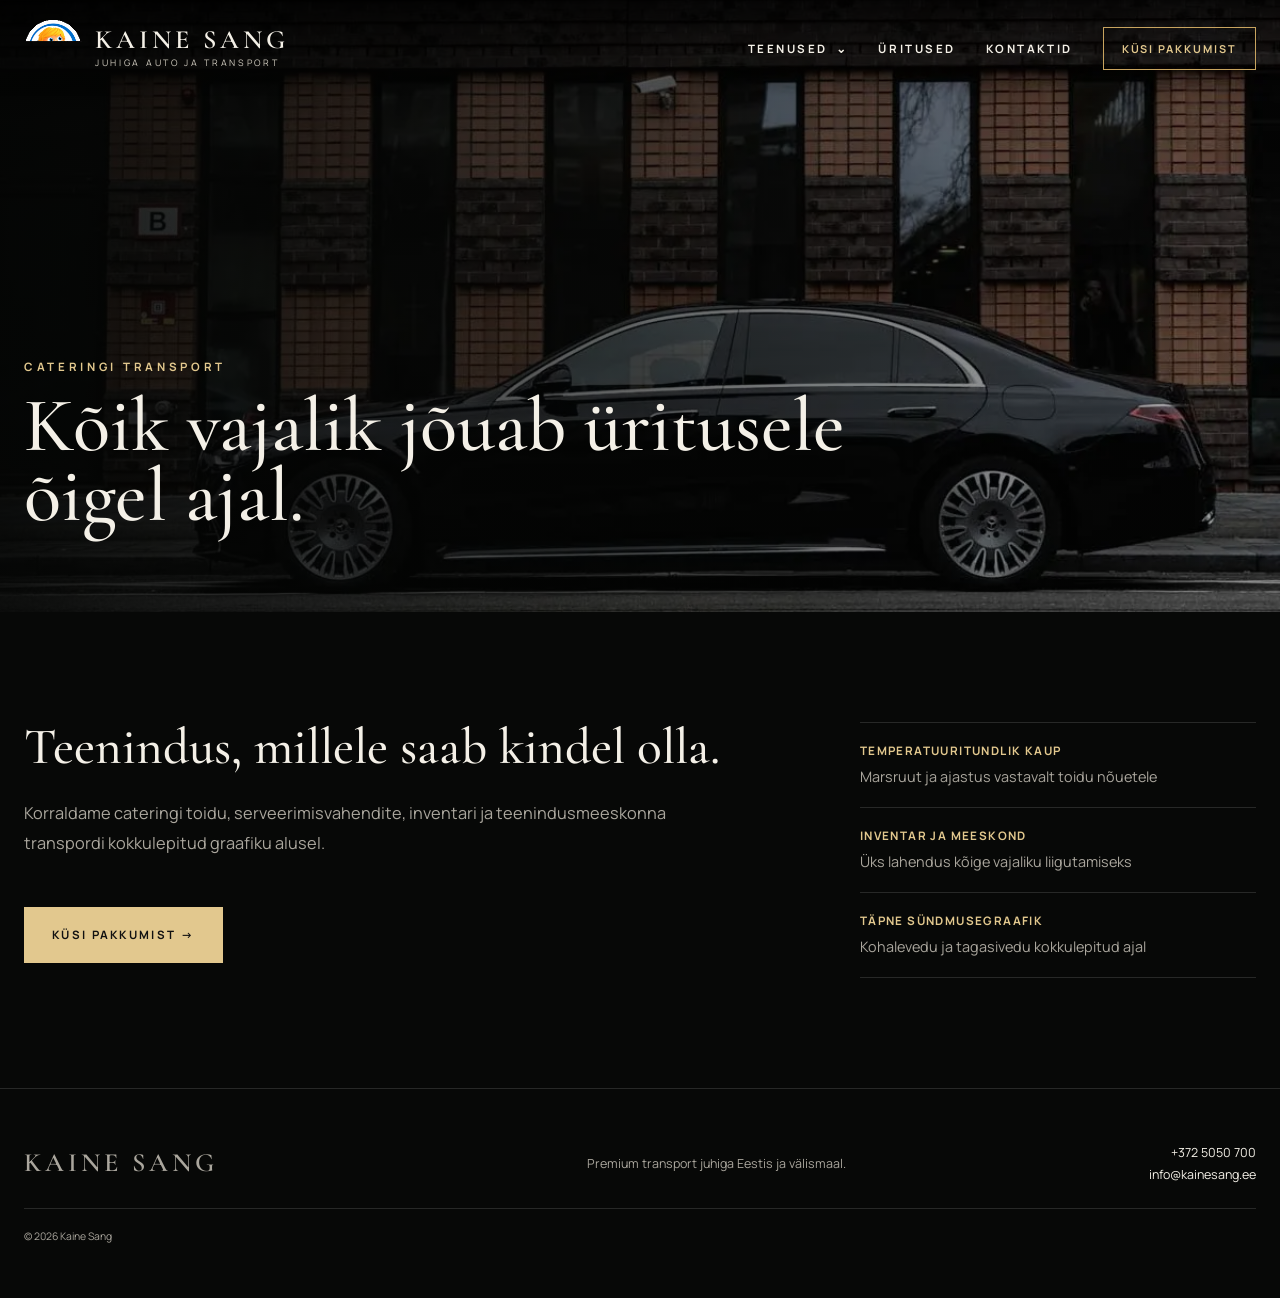
==== cateringi-transport.html @ eed60150 "Add catering and custom transport services" ====
<!doctype html>
<html lang="et">
  <head>
    <meta charset="utf-8" />
    <meta
      name="viewport"
      content="width=device-width,initial-scale=1,viewport-fit=cover"
    />
    <title>Cateringi transport | Kaine Sang</title>
    <meta
      name="description"
      content="Kõik vajalik jõuab üritusele õigel ajal."
    />
    <link rel="stylesheet" href="styles.css" />
  </head>
  <body>
    <header class="site-header" data-header>
      <a class="brand" href="index.html"
        ><img
          src="assets/kaine-sang-logo.png"
          alt=""
          width="58"
          height="58"
        /><span
          ><b>Kaine Sang</b><small>Juhiga auto ja transport</small></span
        ></a
      ><button
        class="nav-toggle"
        aria-expanded="false"
        aria-controls="primary-nav"
        data-nav-toggle
      >
        <i></i><i></i><i></i><span class="sr-only">Ava menüü</span>
      </button>
      <nav id="primary-nav" class="primary-nav" data-nav>
        <div class="has-dropdown">
          <button class="nav-link dropdown-button" data-dropdown-button>
            Teenused <span>⌄</span>
          </button>
          <div class="dropdown-menu">
            <a href="lennujaama-transfeer.html">Lennujaama transfeer</a
            ><a href="juhiga-auto-rent.html">Juhiga auto rent</a
            ><a href="pulmaauto-rent.html">Pulmaauto rent</a
            ><a href="urituste-transport.html">Ürituste transport</a
            ><a href="julgestatud-transport.html">Julgestatud transport</a
            ><a href="cateringi-transport.html">Cateringi transport</a
            ><a href="sadamatransfeer.html">Sadamatransfeer</a
            ><a href="linnadevaheline-transport.html"
              >Linnadevaheline transport</a
            ><a href="tunnipohine-transport.html">Tunnipõhine transport</a
            ><a href="vip-ostusoit.html">VIP-ostusõidud</a
            ><a href="kullertransport.html">Väikesaadetiste transport</a>
          </div>
        </div>
        <a class="nav-link" href="uritused.html">Üritused</a
        ><a class="nav-link" href="kontaktid.html">Kontaktid</a
        ><a class="nav-cta" href="index.html#paring">Küsi pakkumist</a>
      </nav>
    </header>
    <main>
      <section class="page-hero">
        <div>
          <p class="eyebrow">Cateringi transport</p>
          <h1>Kõik vajalik jõuab üritusele õigel ajal.</h1>
        </div>
      </section>
      <section class="content-band">
        <div class="content-copy">
          <h2>Teenindus, millele saab kindel olla.</h2>
          <p>
            Korraldame cateringi toidu, serveerimisvahendite, inventari ja
            teenindusmeeskonna transpordi kokkulepitud graafiku alusel.
          </p>
          <a class="button button-gold page-cta" href="index.html#paring"
            >Küsi pakkumist →</a
          >
        </div>
        <div class="feature-list">
          <div>
            <strong>Temperatuuritundlik kaup</strong
            ><span>Marsruut ja ajastus vastavalt toidu nõuetele</span>
          </div>
          <div>
            <strong>Inventar ja meeskond</strong
            ><span>Üks lahendus kõige vajaliku liigutamiseks</span>
          </div>
          <div>
            <strong>Täpne sündmusegraafik</strong
            ><span>Kohalevedu ja tagasivedu kokkulepitud ajal</span>
          </div>
        </div>
      </section>
    </main>
    <footer class="site-footer">
      <a class="footer-brand" href="index.html">Kaine Sang</a>
      <p>Premium transport juhiga Eestis ja välismaal.</p>
      <div>
        <a href="tel:+3725050700">+372 5050 700</a
        ><a href="mailto:info@kainesang.ee">info@kainesang.ee</a>
      </div>
      <small>© <span data-year></span> Kaine Sang</small>
    </footer>
    <script src="script.js"></script>
  </body>
</html>
---- styles.css ----
@import url("https://fonts.googleapis.com/css2?family=Cormorant+Garamond:wght@500;600&family=Manrope:wght@400;500;600;700&display=swap");
:root {
  --black: #070807;
  --surface: #0e100f;
  --ivory: #f4f0e7;
  --muted: #aaa69d;
  --gold: #c8a45f;
  --gold2: #e2c88e;
  --line: #ffffff21;
  --max: 1440px;
  font-family: Manrope, Arial, sans-serif;
  color-scheme: dark;
}
* {
  box-sizing: border-box;
}
html {
  scroll-behavior: smooth;
}
body {
  margin: 0;
  min-width: 320px;
  background: var(--black);
  color: var(--ivory);
}
a {
  color: inherit;
  text-decoration: none;
}
button,
input,
select,
textarea {
  font: inherit;
}
.sr-only {
  position: absolute;
  width: 1px;
  height: 1px;
  overflow: hidden;
  clip: rect(0, 0, 0, 0);
}
.site-header {
  position: fixed;
  inset: 0 0 auto;
  z-index: 50;
  height: 96px;
  display: flex;
  align-items: center;
  justify-content: space-between;
  padding: 0 max(24px, calc((100vw - var(--max)) / 2));
  background: linear-gradient(#000c, transparent);
  transition: 0.25s;
}
.site-header.is-scrolled {
  height: 78px;
  background: #070807f5;
  border-bottom: 1px solid var(--line);
  backdrop-filter: blur(12px);
}
.brand {
  display: flex;
  align-items: center;
  gap: 13px;
}
.brand img {
  width: 58px;
  height: 58px;
  object-fit: contain;
}
.brand > span {
  display: grid;
  gap: 3px;
}
.brand b,
.footer-brand {
  font:
    600 1.65rem/1 "Cormorant Garamond",
    serif;
  letter-spacing: 0.15em;
  text-transform: uppercase;
}
.brand small {
  font-size: 0.56rem;
  letter-spacing: 0.3em;
  text-transform: uppercase;
  color: #d1ccc0;
  white-space: nowrap;
}
.primary-nav {
  display: flex;
  align-items: center;
  gap: 30px;
}
.nav-link,
.dropdown-button {
  display: flex;
  align-items: center;
  gap: 8px;
  height: 48px;
  padding: 0;
  border: 0;
  background: none;
  color: var(--ivory);
  font-size: 0.72rem;
  font-weight: 700;
  letter-spacing: 0.22em;
  text-transform: uppercase;
  cursor: pointer;
}
.nav-link:hover,
.dropdown-button:hover {
  color: var(--gold2);
}
.has-dropdown {
  position: relative;
}
.dropdown-menu {
  position: absolute;
  top: 48px;
  left: 50%;
  width: 280px;
  display: grid;
  background: #0c0e0dfc;
  border: 1px solid var(--line);
  box-shadow: 0 24px 70px #0008;
  opacity: 0;
  visibility: hidden;
  transform: translate(-50%, -8px);
  transition: 0.2s;
  max-height: calc(100vh - 120px);
  overflow-y: auto;
}
.has-dropdown:hover .dropdown-menu,
.has-dropdown:focus-within .dropdown-menu,
.has-dropdown.is-open .dropdown-menu {
  opacity: 1;
  visibility: visible;
  transform: translate(-50%, 0);
}
.dropdown-menu a {
  padding: 17px 20px;
  border-bottom: 1px solid var(--line);
  font-size: 0.83rem;
  color: #d8d4cc;
}
.dropdown-menu a:hover {
  color: var(--gold2);
  background: #c8a45f14;
}
.nav-cta {
  padding: 13px 18px;
  border: 1px solid var(--gold);
  color: var(--gold2);
  font-size: 0.68rem;
  font-weight: 700;
  letter-spacing: 0.18em;
  text-transform: uppercase;
}
.nav-toggle {
  display: none;
  width: 46px;
  height: 46px;
  padding: 11px;
  border: 1px solid var(--line);
  background: #0005;
}
.nav-toggle i {
  display: block;
  height: 1px;
  margin: 5px 0;
  background: var(--ivory);
}
.hero {
  min-height: 100svh;
  display: flex;
  align-items: flex-end;
  padding: 150px max(24px, calc((100vw - var(--max)) / 2)) 11vh;
  background:
    linear-gradient(90deg, #030403e8 0%, #0304038c 47%, #0304031f 80%),
    linear-gradient(0deg, #070807aa, transparent 40%),
    url("assets/hero-maybach.webp") center/cover no-repeat;
}
.hero-copy {
  max-width: 780px;
}
.eyebrow {
  margin: 0 0 17px;
  color: var(--gold2);
  font-size: 0.72rem;
  font-weight: 700;
  letter-spacing: 0.32em;
  text-transform: uppercase;
}
.hero h1,
.page-hero h1,
h2 {
  font-family: "Cormorant Garamond", serif;
  font-weight: 500;
}
.hero h1 {
  margin: 0;
  font-size: clamp(3.4rem, 7vw, 7rem);
  line-height: 0.82;
  letter-spacing: -0.035em;
}
.hero h1 em {
  color: var(--gold2);
  font-weight: 500;
}
.lead {
  max-width: 590px;
  margin: 28px 0;
  color: #d4d0c8;
  font-size: clamp(1rem, 1.4vw, 1.2rem);
  line-height: 1.75;
}
.hero-actions {
  display: flex;
  align-items: center;
  gap: 30px;
  margin-top: 32px;
}
.button {
  display: inline-flex;
  align-items: center;
  justify-content: center;
  gap: 14px;
  min-height: 56px;
  padding: 0 28px;
  border: 0;
  font-size: 0.72rem;
  font-weight: 700;
  letter-spacing: 0.2em;
  text-transform: uppercase;
  cursor: pointer;
}
.button-gold {
  color: #111;
  background: var(--gold2);
}
.button-gold:hover {
  background: #f0d9a5;
}
.text-link {
  padding: 13px 0;
  border-bottom: 1px solid var(--line);
  font-size: 0.75rem;
  font-weight: 600;
  letter-spacing: 0.12em;
  text-transform: uppercase;
}
.trust-row {
  display: flex;
  gap: 30px;
  margin-top: 50px;
  color: #c3beb5;
  font-size: 0.72rem;
}
.trust-row span:before {
  content: "◆";
  margin-right: 10px;
  color: var(--gold);
  font-size: 0.48rem;
}
.services-section,
.content-band {
  max-width: var(--max);
  margin: auto;
  padding: 110px 24px;
}
.section-heading {
  display: grid;
  grid-template-columns: 1.2fr 0.8fr;
  align-items: end;
  gap: 70px;
  margin-bottom: 55px;
}
.section-heading h2,
.quote-intro h2 {
  margin: 0;
  font-size: clamp(2.8rem, 5vw, 5rem);
  line-height: 1;
}
.section-heading > p,
.quote-intro > p {
  margin: 0;
  color: var(--muted);
  line-height: 1.8;
}
.services-grid {
  display: grid;
  grid-template-columns: repeat(6, 1fr);
  border-top: 1px solid var(--line);
  border-left: 1px solid var(--line);
}
.service-card {
  grid-column: span 2;
  min-height: 300px;
  display: flex;
  flex-direction: column;
  padding: 32px;
  border-right: 1px solid var(--line);
  border-bottom: 1px solid var(--line);
  transition: 0.25s;
}
.service-card:nth-child(n + 4) {
  grid-column: span 3;
}
.service-card:hover {
  background: #131513;
  transform: translateY(-4px);
}
.service-card > span {
  color: var(--gold);
  font:
    500 1.2rem "Cormorant Garamond",
    serif;
}
.service-card h3 {
  max-width: 260px;
  margin: 52px 0 16px;
  font:
    500 2rem/1.05 "Cormorant Garamond",
    serif;
}
.service-card p {
  margin: 0;
  color: var(--muted);
  font-size: 0.9rem;
  line-height: 1.7;
}
.service-card b {
  margin-top: auto;
  padding-top: 25px;
  color: var(--gold2);
  font-size: 0.66rem;
  letter-spacing: 0.16em;
  text-transform: uppercase;
}
.quote-section {
  display: grid;
  grid-template-columns: 0.85fr 1.15fr;
  gap: clamp(50px, 9vw, 130px);
  padding: 110px max(24px, calc((100vw - var(--max)) / 2));
  background: var(--surface);
}
.fleet-section {
  max-width: var(--max);
  margin: auto;
  padding: 110px 24px;
}
.fleet-heading {
  display: grid;
  grid-template-columns: 1.2fr 0.8fr;
  align-items: end;
  gap: 70px;
}
.fleet-heading h2 {
  margin: 0;
  font-size: clamp(2.8rem, 5vw, 5rem);
  line-height: 1;
}
.fleet-heading > p {
  margin: 0;
  color: var(--muted);
  line-height: 1.8;
}
.fleet-filters {
  display: flex;
  flex-wrap: wrap;
  gap: 8px;
  margin: 45px 0 30px;
  padding: 8px;
  background: #111513;
  border: 1px solid var(--line);
}
.fleet-filters button {
  min-height: 44px;
  padding: 0 20px;
  border: 0;
  background: transparent;
  color: var(--muted);
  font-size: 0.68rem;
  font-weight: 700;
  letter-spacing: 0.12em;
  text-transform: uppercase;
  cursor: pointer;
}
.fleet-filters button.is-active,
.fleet-filters button:hover {
  background: #27302d;
  color: var(--gold2);
}
.fleet-grid {
  display: grid;
  grid-template-columns: 1fr 1fr;
  gap: 22px;
}
.fleet-card {
  display: grid;
  grid-template-columns: minmax(210px, 0.9fr) 1.1fr;
  overflow: hidden;
  background: linear-gradient(115deg, #303533, #131615 68%);
  border: 1px solid var(--line);
}
.fleet-card[hidden] {
  display: none;
}
.fleet-card img {
  width: 100%;
  height: 100%;
  min-height: 330px;
  object-fit: cover;
}
.fleet-card-body {
  display: flex;
  flex-direction: column;
  padding: 30px;
}
.fleet-tag {
  color: var(--gold2);
  font-size: 0.62rem;
  font-weight: 700;
  letter-spacing: 0.2em;
  text-transform: uppercase;
}
.fleet-card h3 {
  margin: 26px 0 10px;
  font:
    500 2rem/1.05 "Cormorant Garamond",
    serif;
}
.fleet-card p {
  margin: 0;
  color: var(--muted);
  font-size: 0.85rem;
  line-height: 1.65;
}
.fleet-price {
  display: flex;
  align-items: baseline;
  gap: 7px;
  margin: 24px 0;
}
.fleet-price strong {
  font:
    500 1.55rem "Cormorant Garamond",
    serif;
  color: var(--gold2);
}
.fleet-price small {
  color: var(--muted);
}
.fleet-card-body > a {
  margin-top: auto;
  padding-top: 18px;
  border-top: 1px solid var(--line);
  color: var(--gold2);
  font-size: 0.68rem;
  font-weight: 700;
  letter-spacing: 0.14em;
  text-transform: uppercase;
}
.fleet-note {
  margin: 22px 0 0;
  color: #7e817d;
  font-size: 0.72rem;
}
.quote-intro {
  max-width: 480px;
}
.quote-intro > p {
  margin-top: 25px;
}
.direct-contact {
  display: grid;
  gap: 10px;
  margin-top: 35px;
  color: var(--gold2);
  font:
    1.35rem "Cormorant Garamond",
    serif;
}
.quote-form {
  display: grid;
  gap: 20px;
}
.field-grid {
  display: grid;
  grid-template-columns: 1fr 1fr;
  gap: 20px;
}
.quote-form label {
  display: grid;
  gap: 8px;
}
.quote-form label span {
  color: #bfbab1;
  font-size: 0.66rem;
  font-weight: 700;
  letter-spacing: 0.15em;
  text-transform: uppercase;
}
.quote-form input,
.quote-form select,
.quote-form textarea {
  width: 100%;
  min-height: 54px;
  padding: 14px 0;
  color: var(--ivory);
  background: transparent;
  border: 0;
  border-bottom: 1px solid #555;
  outline: 0;
  border-radius: 0;
}
.quote-form input:focus,
.quote-form select:focus,
.quote-form textarea:focus {
  border-color: var(--gold);
}
.quote-form select {
  color: var(--ivory);
  background-color: var(--surface);
  cursor: pointer;
}
.quote-form select option {
  color: #151713;
  background: #f4f0e7;
}
.quote-form select option:checked {
  color: #111;
  background: #e2c88e;
}
.quote-form .button {
  justify-self: start;
  margin-top: 10px;
}
.other-service-field[hidden] {
  display: none;
}
.other-service-field {
  padding: 18px 20px;
  background: #171a18;
  border-left: 2px solid var(--gold);
}
.page-hero {
  min-height: 68svh;
  display: flex;
  align-items: flex-end;
  padding: 160px max(24px, calc((100vw - var(--max)) / 2)) 80px;
  background:
    linear-gradient(90deg, #040504e8, #0405044d),
    url("assets/hero-maybach.webp") center/cover;
}
.page-hero > div {
  max-width: 900px;
}
.page-hero h1 {
  margin: 0;
  font-size: clamp(3rem, 6vw, 6rem);
  line-height: 0.92;
}
.content-band {
  display: grid;
  grid-template-columns: 1fr 0.55fr;
  gap: clamp(50px, 9vw, 130px);
}
.content-copy {
  color: var(--muted);
  font-size: 1.02rem;
  line-height: 1.85;
}
.content-copy h2 {
  margin: 0 0 25px;
  color: var(--ivory);
  font-size: clamp(2.3rem, 4vw, 4rem);
  line-height: 1;
}
.feature-list {
  display: grid;
  align-content: start;
  border-top: 1px solid var(--line);
}
.feature-list div,
.feature-list a {
  padding: 20px 0;
  border-bottom: 1px solid var(--line);
}
.feature-list strong {
  display: block;
  margin-bottom: 6px;
  color: var(--gold2);
  font-size: 0.73rem;
  letter-spacing: 0.12em;
  text-transform: uppercase;
}
.feature-list span {
  color: var(--muted);
  font-size: 0.9rem;
}
.page-cta {
  margin-top: 32px;
}
.site-footer {
  max-width: var(--max);
  margin: auto;
  display: grid;
  grid-template-columns: 1fr 1fr auto;
  gap: 25px;
  align-items: center;
  padding: 55px 24px;
  border-top: 1px solid var(--line);
  color: var(--muted);
  font-size: 0.78rem;
}
.site-footer p {
  margin: 0;
}
.site-footer > div {
  display: grid;
  gap: 5px;
  text-align: right;
  color: var(--ivory);
}
.site-footer small {
  grid-column: 1/-1;
  padding-top: 20px;
  border-top: 1px solid var(--line);
}
@media (max-width: 900px) {
  .site-header {
    height: 78px;
    padding: 0 18px;
    background: #070807f5;
  }
  .brand img {
    width: 48px;
    height: 48px;
  }
  .brand b {
    font-size: 1.25rem;
  }
  .brand small {
    font-size: 0.47rem;
  }
  .nav-toggle {
    display: block;
  }
  .primary-nav {
    position: fixed;
    inset: 78px 0 auto;
    display: none;
    max-height: calc(100svh - 78px);
    overflow: auto;
    padding: 12px 18px 25px;
    background: #070807fc;
    border-bottom: 1px solid var(--line);
  }
  .primary-nav.is-open {
    display: grid;
  }
  .nav-link,
  .dropdown-button {
    width: 100%;
    justify-content: space-between;
    height: 52px;
    border-bottom: 1px solid var(--line);
  }
  .nav-cta {
    margin-top: 14px;
    text-align: center;
  }
  .dropdown-menu {
    position: static;
    width: 100%;
    display: none;
    opacity: 1;
    visibility: visible;
    transform: none;
    border: 0;
    box-shadow: none;
  }
  .has-dropdown.is-open .dropdown-menu {
    display: grid;
    transform: none;
  }
  .dropdown-menu a {
    padding: 15px 12px;
  }
  .hero {
    padding: 130px 22px 55px;
    background-position: 62% center;
  }
  .section-heading,
  .fleet-heading,
  .quote-section,
  .content-band {
    grid-template-columns: 1fr;
    gap: 38px;
  }
  .services-grid {
    grid-template-columns: 1fr 1fr;
  }
  .fleet-grid {
    grid-template-columns: 1fr;
  }
  .service-card,
  .service-card:nth-child(n + 4) {
    grid-column: span 1;
  }
  .site-footer {
    grid-template-columns: 1fr 1fr;
  }
  .site-footer > div {
    text-align: left;
  }
  .site-footer small {
    grid-column: 1/-1;
  }
}
@media (max-width: 600px) {
  .brand img {
    width: 42px;
    height: 42px;
  }
  .brand b {
    font-size: 1.08rem;
  }
  .brand small {
    font-size: 0.43rem;
    letter-spacing: 0.2em;
  }
  .hero {
    padding: 112px 18px 38px;
    background-position: 64% center;
  }
  .hero h1 {
    font-size: clamp(3rem, 15vw, 4.6rem);
  }
  .lead {
    max-width: 94%;
    margin: 20px 0;
    font-size: 0.93rem;
    line-height: 1.6;
  }
  .hero-actions {
    align-items: flex-start;
    flex-direction: column;
    gap: 10px;
    margin-top: 24px;
  }
  .button {
    width: 100%;
  }
  .trust-row {
    display: grid;
    gap: 9px;
    margin-top: 28px;
  }
  .services-section,
  .fleet-section,
  .quote-section,
  .content-band {
    padding: 65px 18px;
  }
  .section-heading {
    gap: 18px;
    margin-bottom: 35px;
  }
  .section-heading h2,
  .quote-intro h2 {
    font-size: 2.8rem;
  }
  .services-grid {
    grid-template-columns: 1fr;
  }
  .fleet-heading {
    gap: 18px;
  }
  .fleet-heading h2 {
    font-size: 2.8rem;
  }
  .fleet-filters {
    display: grid;
    grid-template-columns: 1fr 1fr;
  }
  .fleet-filters button {
    padding: 0 8px;
  }
  .fleet-card {
    grid-template-columns: 1fr;
  }
  .fleet-card img {
    min-height: 220px;
    max-height: 260px;
  }
  .fleet-card-body {
    padding: 24px;
  }
  .service-card {
    min-height: 245px;
    padding: 25px;
  }
  .service-card h3 {
    margin-top: 32px;
  }
  .field-grid {
    grid-template-columns: 1fr;
  }
  .page-hero {
    min-height: 58svh;
    padding: 125px 18px 52px;
    background-position: 62% center;
  }
  .page-hero h1 {
    font-size: clamp(2.8rem, 14vw, 4rem);
  }
  .site-footer {
    grid-template-columns: 1fr;
    padding: 42px 18px;
  }
  .site-footer small {
    grid-column: 1;
  }
  .footer-brand {
    font-size: 1.35rem;
  }
}
@media (prefers-reduced-motion: reduce) {
  html {
    scroll-behavior: auto;
  }
  * {
    transition: none !important;
  }
}
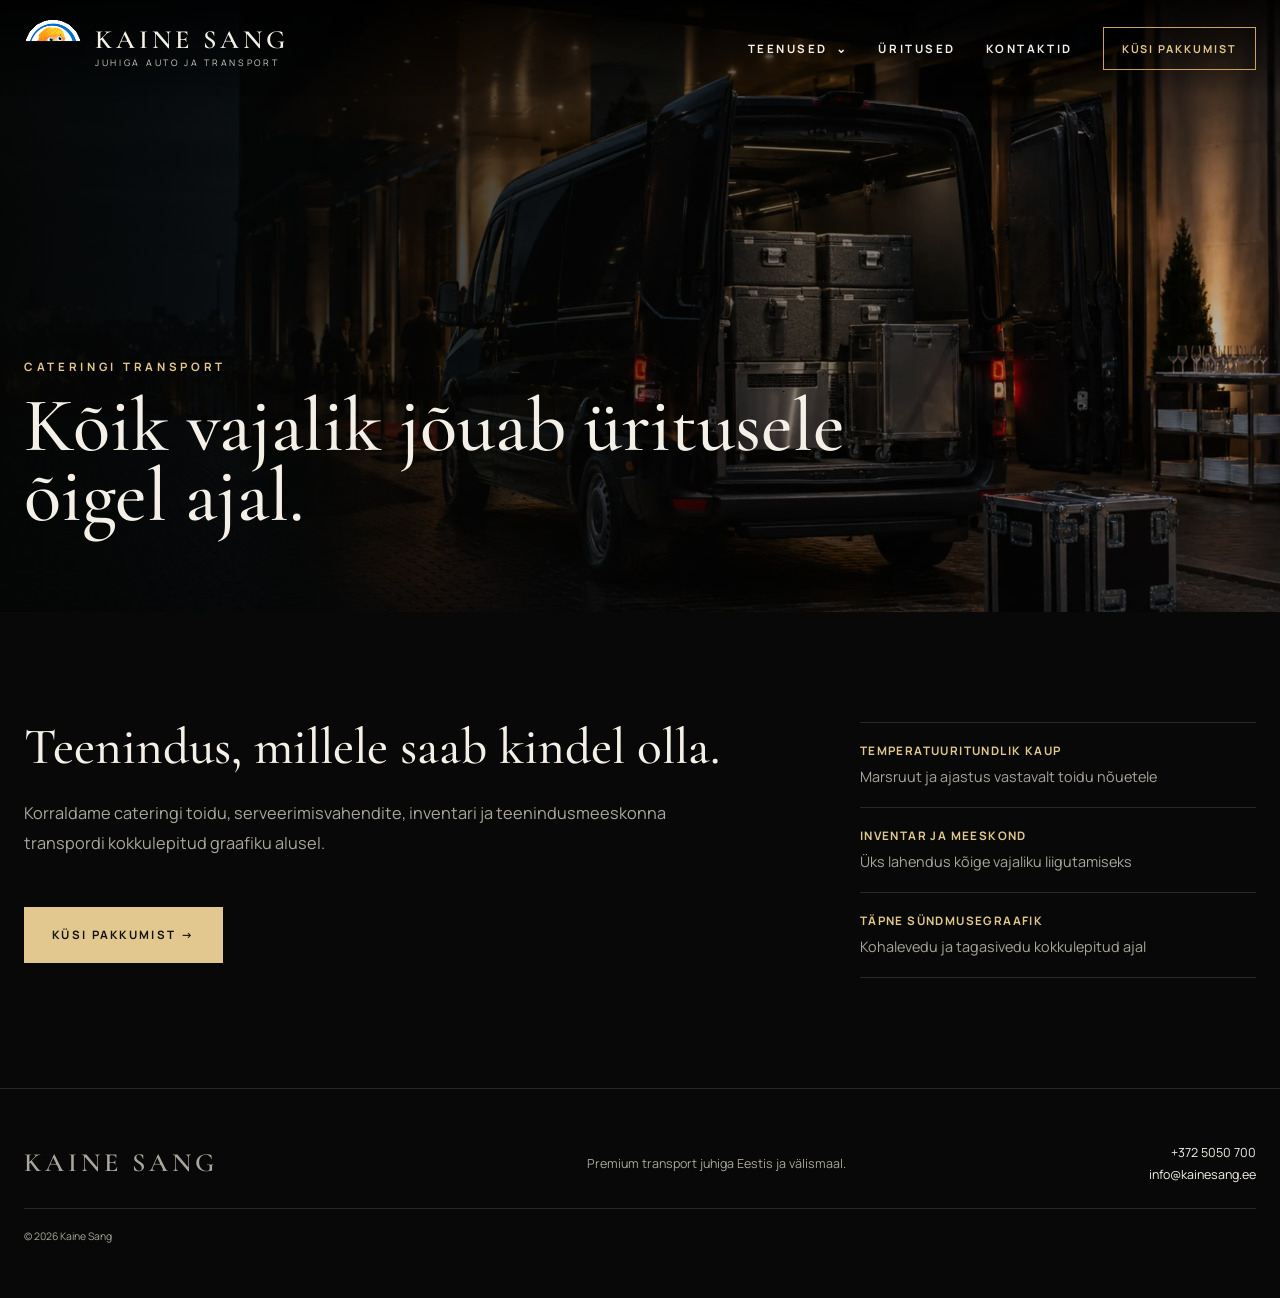
==== commit 0db2f612: "Add unique luxury imagery to every service page" ====
--- a/cateringi-transport.html
+++ b/cateringi-transport.html
@@ -13,7 +13,7 @@
     />
     <link rel="stylesheet" href="styles.css" />
   </head>
-  <body>
+  <body style="--page-hero:url('assets/service-catering.webp')">
     <header class="site-header" data-header>
       <a class="brand" href="index.html"
         ><img
--- a/styles.css
+++ b/styles.css
@@ -179,7 +179,7 @@
   background:
     linear-gradient(90deg, #030403e8 0%, #0304038c 47%, #0304031f 80%),
     linear-gradient(0deg, #070807aa, transparent 40%),
-    url("assets/hero-maybach.webp") center/cover no-repeat;
+    url("assets/hero-transport-4k-v2.webp") center/cover no-repeat;
 }
 .hero-copy {
   max-width: 780px;
@@ -303,6 +303,25 @@
   border-right: 1px solid var(--line);
   border-bottom: 1px solid var(--line);
   transition: 0.25s;
+  position: relative;
+  isolation: isolate;
+  overflow: hidden;
+  background: #0e100f;
+}
+.service-card[style]::before {
+  content: "";
+  position: absolute;
+  inset: 0;
+  z-index: -1;
+  background:
+    linear-gradient(180deg, #080a08b8 0%, #080a08ed 76%),
+    var(--service-image) center / cover;
+  opacity: 0.72;
+  transition: transform 0.5s ease, opacity 0.3s ease;
+}
+.service-card[style]:hover::before {
+  transform: scale(1.035);
+  opacity: 0.9;
 }
 .service-card:nth-child(n + 4) {
   grid-column: span 3;
@@ -550,9 +569,11 @@
   display: flex;
   align-items: flex-end;
   padding: 160px max(24px, calc((100vw - var(--max)) / 2)) 80px;
-  background:
-    linear-gradient(90deg, #040504e8, #0405044d),
-    url("assets/hero-maybach.webp") center/cover;
+  background-image:
+    linear-gradient(90deg, #040504f2 0%, #040504a8 44%, #04050438 100%),
+    var(--page-hero, url("assets/hero-maybach.webp"));
+  background-position: center;
+  background-size: cover;
 }
 .page-hero > div {
   max-width: 900px;
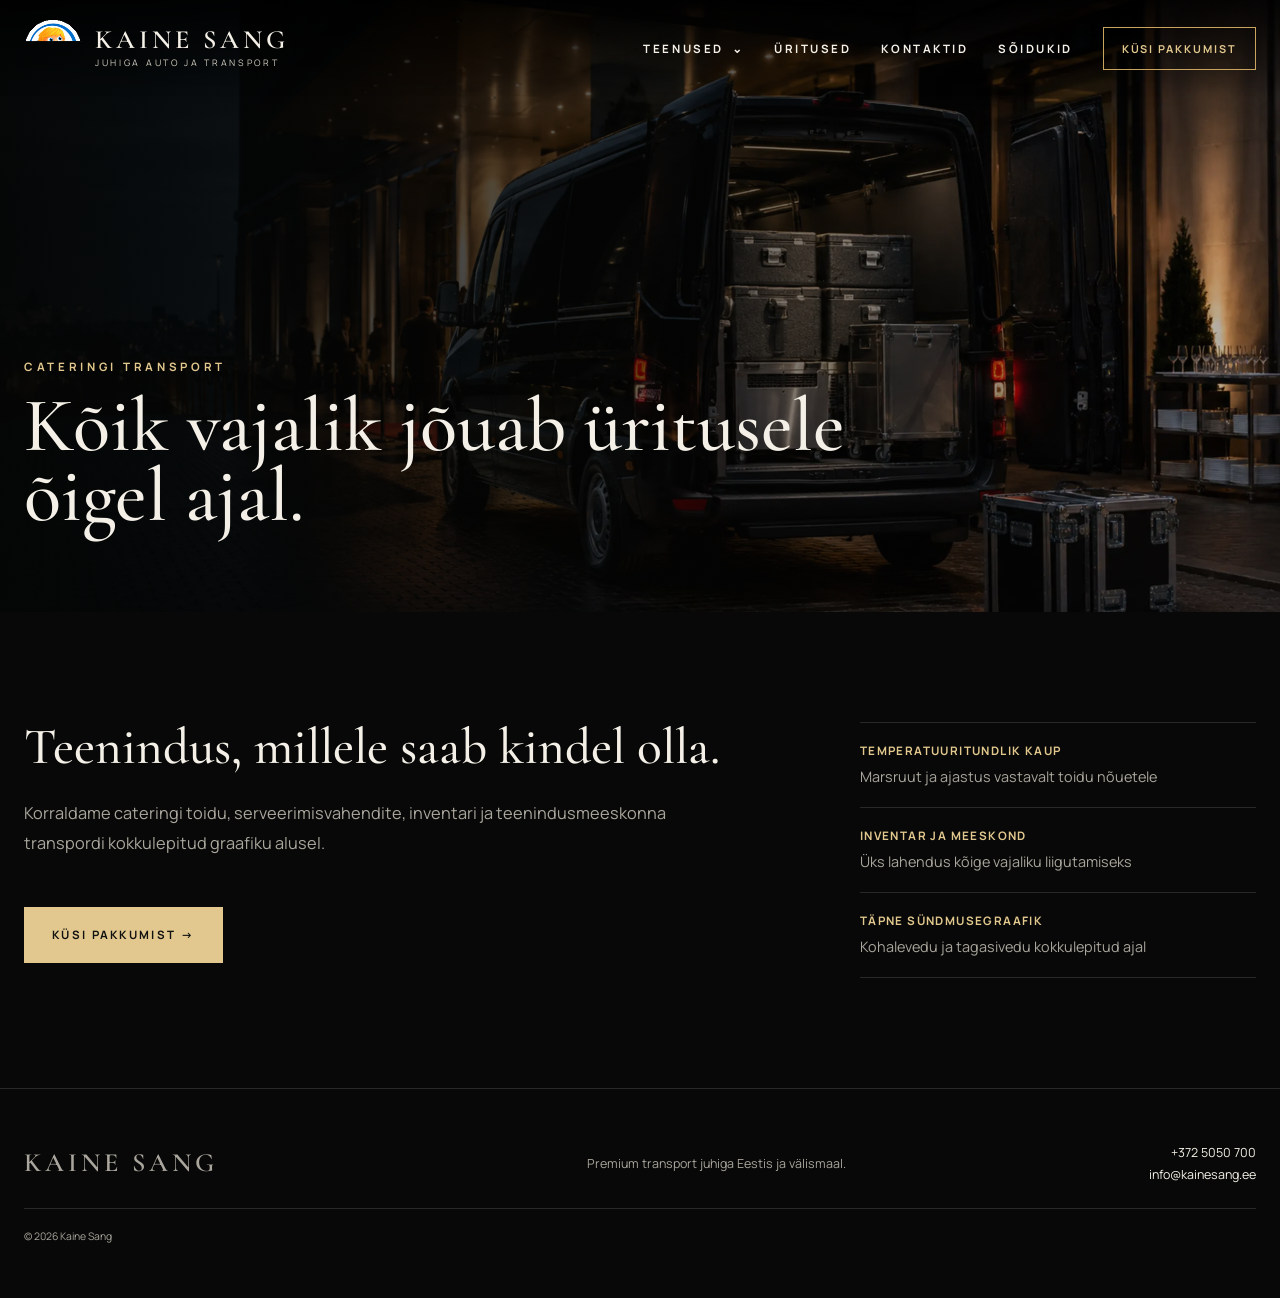
==== commit 18886c5f: "Keep vehicles navigation visible on every page" ====
--- a/cateringi-transport.html
+++ b/cateringi-transport.html
@@ -54,6 +54,7 @@
         </div>
         <a class="nav-link" href="uritused.html">Üritused</a
         ><a class="nav-link" href="kontaktid.html">Kontaktid</a
+        ><a class="nav-link" href="index.html#soidukid">Sõidukid</a
         ><a class="nav-cta" href="index.html#paring">Küsi pakkumist</a>
       </nav>
     </header>
